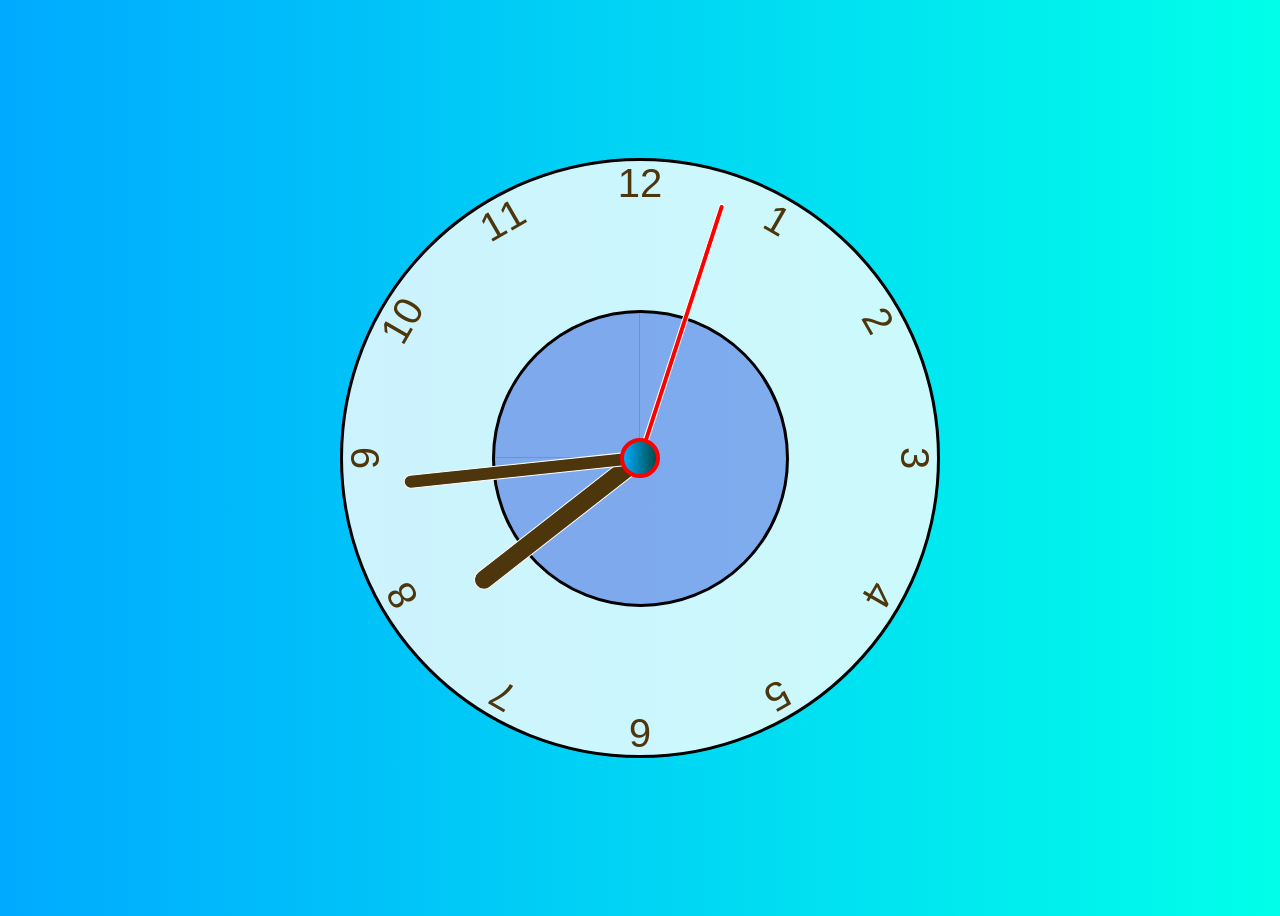
==== index.html @ 98b1e07e "Add files via upload" ====
<html lang="en">
<head>
    <meta charset="UTF-8">
    <meta name="viewport" content="width=<device-width>, initial-scale=1.0">
    <meta http-equiv="X-UA-Compatible" content="ie=edge">
    <link href="style.css" rel="stylesheet">
    <script defer src="script.js"></script>
    <title>Horloge</title>
</head>
<body>
    <div class="clock">
        <img class="fond" src="/static/images/engrenage.gif">
        <!-- <img class="fond" src="/static/images/tum_500.gif"> -->
        <div class="verre"></div>
        <div class="hand hour" data-hour-hand></div>
        <div class="hand minute" data-minute-hand></div>
        <div class="hand second" data-second-hand></div>
        <div class="number number1">1</div>
        <div class="number number2">2</div>
        <div class="number number3">3</div>
        <div class="number number4">4</div>
        <div class="number number5">5</div>
        <div class="number number6">6</div>
        <div class="number number7">7</div>
        <div class="number number8">8</div>
        <div class="number number9">9</div>
        <div class="number number10">10</div>
        <div class="number number11">11</div>
        <div class="number number12">12</div>
    </div>
</body>
</html>
---- style.css ----
*, *::after, *::before {
    box-sizing: border-box;
    font-family: -apple-system, BlinkMacSystemFont, 'Segoe UI', Roboto,
     Oxygen, Ubuntu, Cantarell,
     'Open Sans', 'Helvetica Neue',
      sans-serif;
}

body {
    background: linear-gradient(to right, hsl(200, 100%, 50%), hsl(175, 100%, 50%));
    display: flex;
    justify-content: center;
    align-items: center;
    min-height: 100vh;
    overflow: hidden;
}
.clock {
    height: 600px;
    width: 600px;
    background-color: rgba(255, 255, 255, 0.8);
    border-radius: 50%;
    border: 3px solid black;
    position: relative;
}
.clock .fond {
    position: absolute;
    width: 50%;
    height: 50%;
    left: 25%;
    bottom: 25%;
    /* border: 3px solid black; */
    border-radius: 50%;
}
.clock .verre {
    position: absolute;
    width: 50%;
    height: 50%;
    left: 25%;
    bottom: 25%;
    background-color: rgb(32, 78, 218, 0.45);
    border: 3px solid black;
    border-radius: 50%;
}
.clock .number {
    --rotation: 0;
    position: absolute;
    width: 100%;
    height: 100%;
    color: rgb(77, 54, 12);
    text-align: center;
    transform: rotate(var(--rotation));
    font-size: 2.5rem;
}

.clock .number1 {--rotation: 30deg}
.clock .number2 {--rotation: 60deg}
.clock .number3 {--rotation: 90deg}
.clock .number4 {--rotation: 120deg}
.clock .number5 {--rotation: 150deg}
.clock .number6 {--rotation: 180deg}
.clock .number7 {--rotation: 210deg}
.clock .number8 {--rotation: 240deg}
.clock .number9 {--rotation: 270deg}
.clock .number10 {--rotation: 300deg}
.clock .number11 {--rotation: 330deg}

.clock .hand {
    --rotation: 0;
    position: absolute;
    bottom: 50%;
    left: 50%;
    border: 1px solid white;
    border-top-left-radius: 10px;
    border-top-right-radius: 10px;
    transform-origin: bottom;
    z-index: 10;
    transform: translateX(-50%) rotate(calc(var(--rotation) * 6deg));
}

.clock .hand.second {
    width: 6px;
    height: 45%;
    background-color: red;   
}
.clock .hand.minute {
    width: 14px;
    height: 40%;
    background-color: rgb(77, 54, 12);
}
.clock .hand.hour {
    width: 20px;
    height: 35%;
    background-color: rgb(77, 54, 12);
}

.clock::after {
    content: '';
    position: absolute;
    /* background-color: rgb(255, 255, 255); */
    background: linear-gradient(to right, hsl(200, 100%, 50%), hsl(175, 100%, 15%));
    z-index: 11;
    width: 40px;
    height: 40px;
    top: 50%;
    left: 50%;
    transform: translate(-50%, -50%);
    border: 4px solid red;
    border-radius: 50%;
}
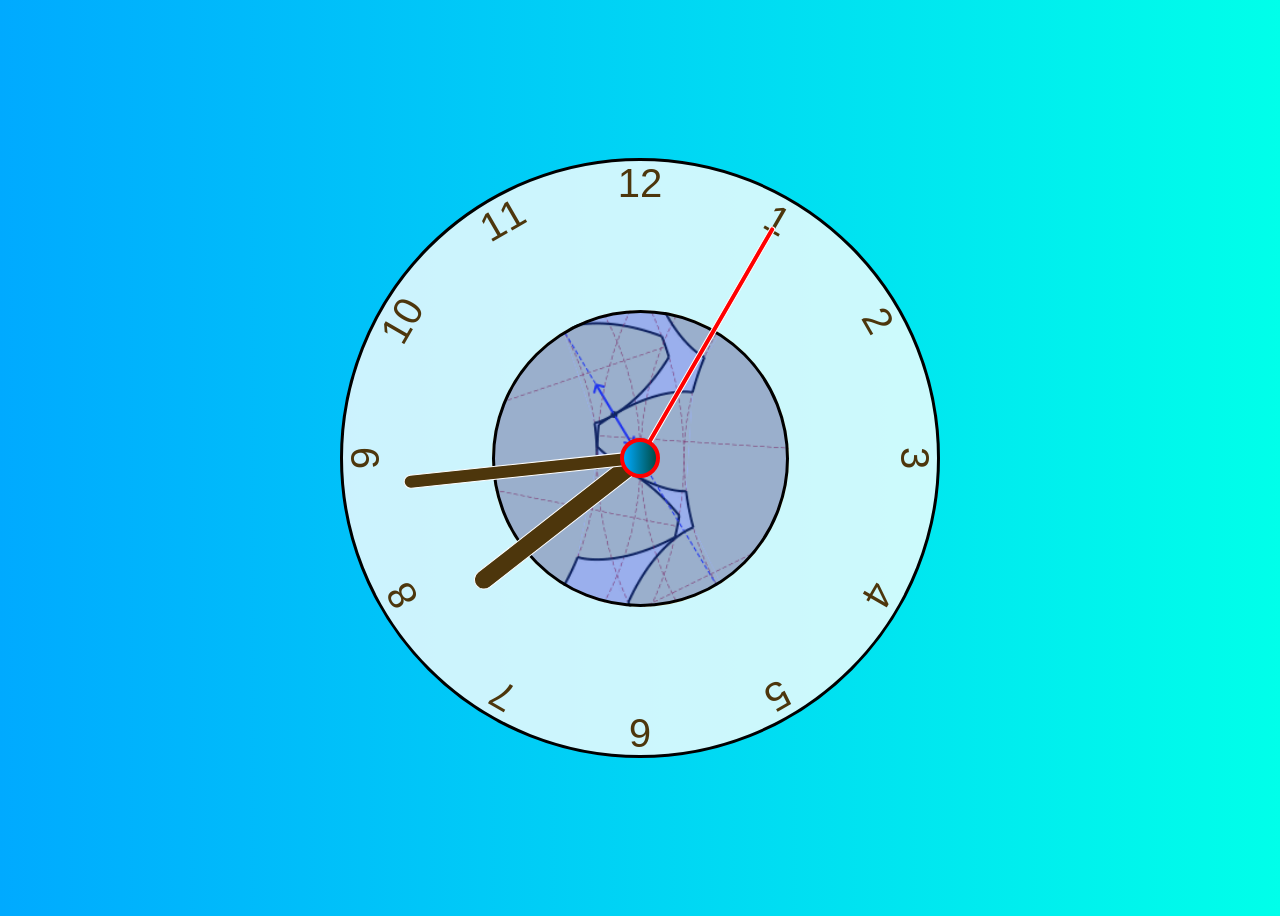
==== commit 67e7a18f: "Update index.html" ====
--- a/index.html
+++ b/index.html
@@ -9,7 +9,7 @@
 </head>
 <body>
     <div class="clock">
-        <img class="fond" src="/static/images/engrenage.gif">
+        <img class="fond" src="static/images/engrenage.gif">
         <!-- <img class="fond" src="/static/images/tum_500.gif"> -->
         <div class="verre"></div>
         <div class="hand hour" data-hour-hand></div>
@@ -29,4 +29,4 @@
         <div class="number number12">12</div>
     </div>
 </body>
-</html>+</html>
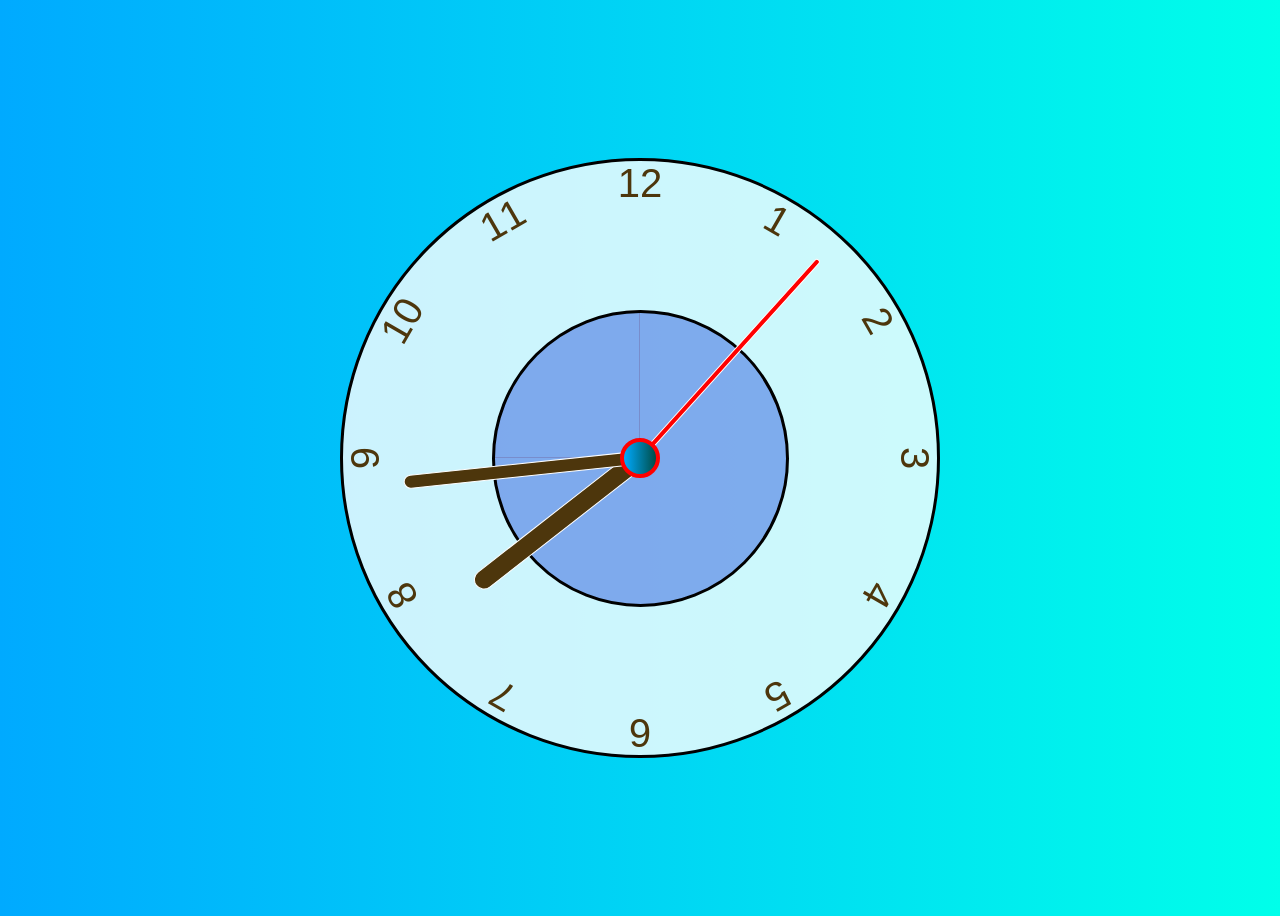
==== commit a7c7c62e: "Update index.html" ====
--- a/index.html
+++ b/index.html
@@ -9,7 +9,7 @@
 </head>
 <body>
     <div class="clock">
-        <img class="fond" src="static/images/engrenage.gif">
+        <img class="fond" src="engrenage.gif">
         <!-- <img class="fond" src="/static/images/tum_500.gif"> -->
         <div class="verre"></div>
         <div class="hand hour" data-hour-hand></div>
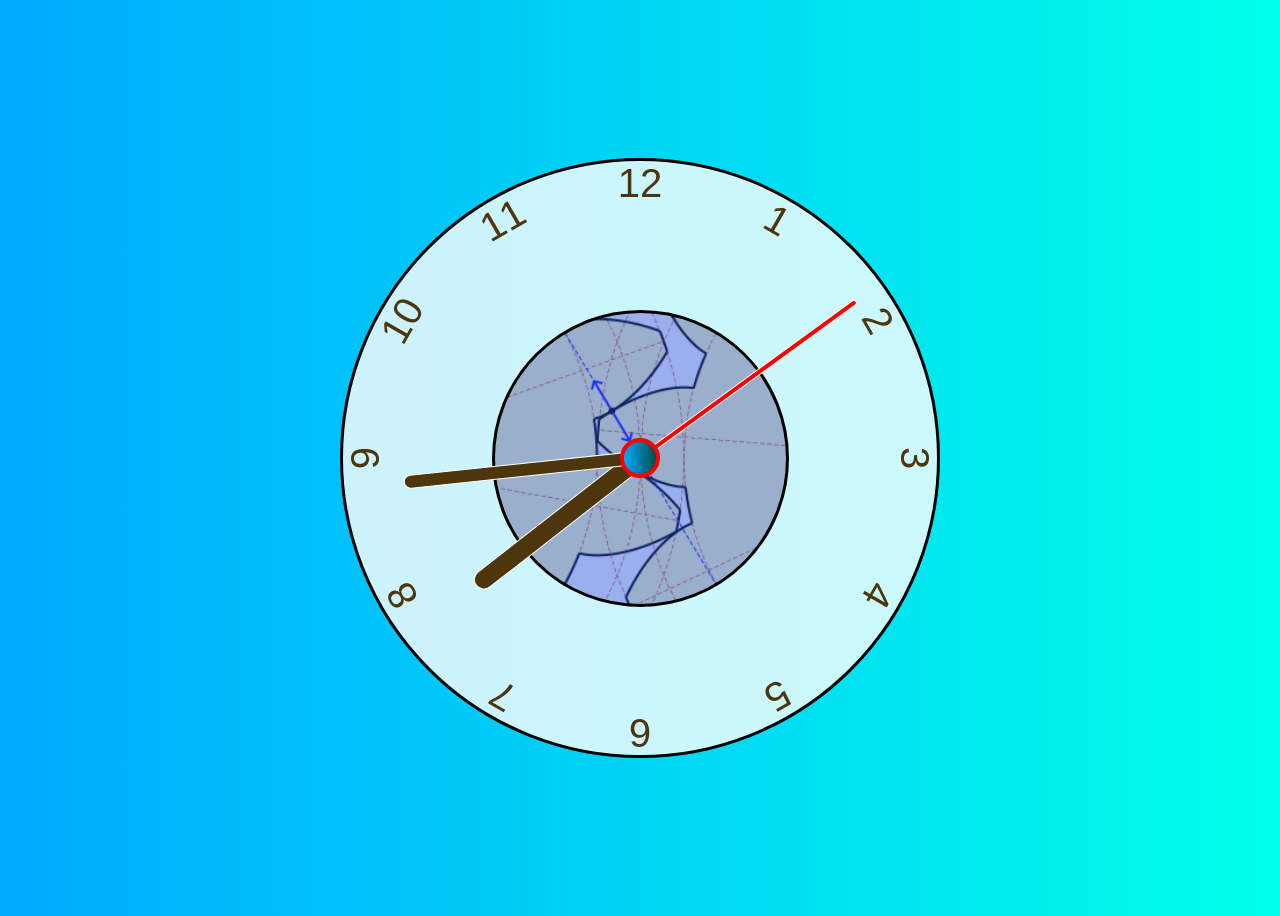
==== commit ff757e11: "Update index.html" ====
--- a/index.html
+++ b/index.html
@@ -9,7 +9,7 @@
 </head>
 <body>
     <div class="clock">
-        <img class="fond" src="engrenage.gif">
+        <img class="fond" src="static/images/engrenage.gif">
         <!-- <img class="fond" src="/static/images/tum_500.gif"> -->
         <div class="verre"></div>
         <div class="hand hour" data-hour-hand></div>
